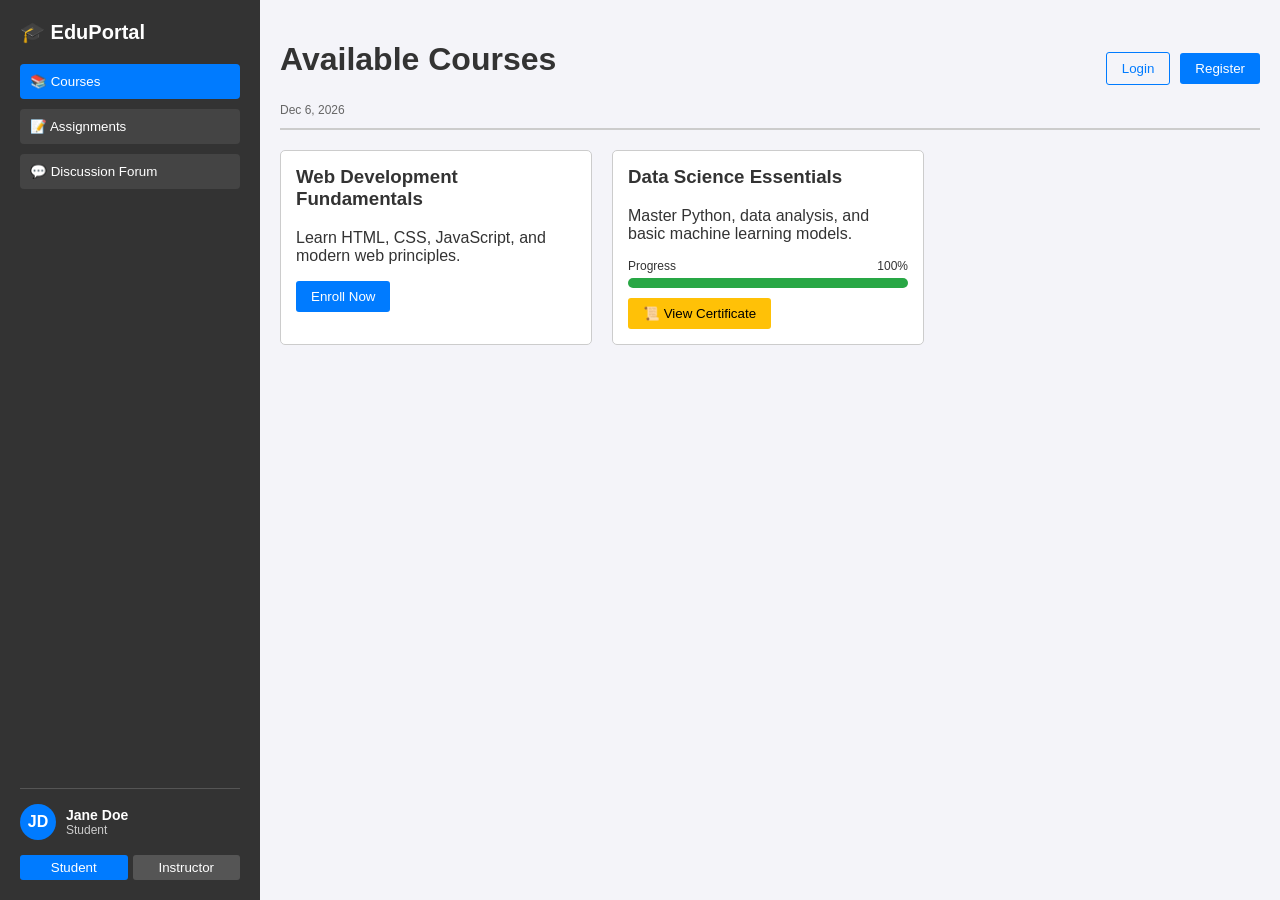
==== index.html @ 25766823 "Initial commit" ====
<!DOCTYPE html>
<html lang="en">
<head>
  <meta charset="UTF-8">
  <meta name="viewport" content="width=device-width, initial-scale=1.0">
  <title>EduPortal - Learning Management System</title>
  <link rel="stylesheet" href="Style.css">
</head>
<body>

  <!-- Sidebar Navigation -->
  <aside>
    <div class="brand">🎓 EduPortal</div>
    
    <ul class="nav-links">
      <li><button class="nav-btn active" onclick="switchTab('courses', this)">📚 Courses</button></li>
      <li><button class="nav-btn" onclick="switchTab('assignments', this)">📝 Assignments</button></li>
      <li><button class="nav-btn" onclick="switchTab('forum', this)">💬 Discussion Forum</button></li>
      <li><button class="nav-btn instructor-only" id="instructor-tab-btn" onclick="switchTab('instructor', this)">🛠️ Course Creator</button></li>
      <li><button class="nav-btn instructor-only" id="grading-tab-btn" onclick="switchTab('grading', this)">📊 Grading Tools</button></li>
    </ul>

    <div class="user-profile">
      <div class="avatar" id="avatar-icon">JD</div>
      <div>
        <div id="user-name" class="user-name">Jane Doe</div>
        <div id="user-role-text" class="user-role-text">Student</div>
      </div>
    </div>

    <!-- Role Switcher -->
    <div class="role-toggle">
      <button class="role-btn active" id="btn-role-student" onclick="setRole('Student')">Student</button>
      <button class="role-btn" id="btn-role-instructor" onclick="setRole('Instructor')">Instructor</button>
    </div>
  </aside>

  <!-- Main View Area -->
  <main>
    <header class="top-header">
      <div>
        <h1 id="page-title">Available Courses</h1>
        <span id="current-date" class="current-date"></span>
      </div>

      <!-- Top Right Auth Controls -->
      <div class="auth-buttons" id="auth-container">
        <button class="btn btn-outline" onclick="openAuthModal('login')">Login</button>
        <button class="btn" onclick="openAuthModal('register')">Register</button>
      </div>
    </header>

    <!-- COURSES VIEW -->
    <section id="courses" class="view-section active">
      <div class="grid" id="courses-grid"></div>
    </section>

    <!-- ASSIGNMENTS VIEW -->
    <section id="assignments" class="view-section">
      <div class="grid" id="assignments-grid"></div>
    </section>

    <!-- FORUM VIEW -->
    <section id="forum" class="view-section">
      <div class="card card-margin">
        <h3>Post a Question</h3>
        <form id="forum-form" onsubmit="addForumPost(event)">
          <input type="text" id="forum-title" placeholder="Topic / Question Title" required>
          <textarea id="forum-body" rows="3" placeholder="Describe your question..." required></textarea>
          <button type="submit" class="btn btn-left">Post to Forum</button>
        </form>
      </div>

      <div class="card">
        <h3>Recent Discussions</h3>
        <div id="forum-list" class="forum-list"></div>
      </div>
    </section>

    <!-- INSTRUCTOR: COURSE CREATOR VIEW -->
    <section id="instructor" class="view-section">
      <div class="card">
        <h3>Create New Course</h3>
        <form onsubmit="createCourse(event)">
          <input type="text" id="new-course-title" placeholder="Course Title" required>
          <textarea id="new-course-desc" rows="3" placeholder="Course Description" required></textarea>
          <button type="submit" class="btn btn-left">Publish Course</button>
        </form>
      </div>
    </section>

    <!-- INSTRUCTOR: GRADING TOOLS VIEW -->
    <section id="grading" class="view-section">
      <div class="card">
        <h3>Submitted Assignments</h3>
        <div class="table-container">
          <table>
            <thead>
              <tr>
                <th>Student</th>
                <th>Assignment</th>
                <th>Submission</th>
                <th>Status</th>
                <th>Action</th>
              </tr>
            </thead>
            <tbody id="grading-table-body"></tbody>
          </table>
        </div>
      </div>
    </section>
  </main>

  <!-- LOGIN / REGISTER MODAL -->
  <div class="modal" id="auth-modal">
    <div class="modal-content auth-modal-content">
      <h2 id="auth-modal-title">Login</h2>
      <form id="auth-form" onsubmit="handleAuth(event)">
        <input type="email" id="auth-email" placeholder="Email Address" required>
        <input type="password" id="auth-password" placeholder="Password" required>
        
        <div id="register-fields" style="display: none;">
          <input type="text" id="auth-name" placeholder="Full Name">
          <select id="auth-role">
            <option value="Student">Student</option>
            <option value="Instructor">Instructor</option>
          </select>
        </div>

        <button type="submit" class="btn" id="auth-submit-btn">Submit</button>
        <button type="button" class="btn btn-secondary" onclick="closeAuthModal()">Cancel</button>
      </form>
    </div>
  </div>

  <!-- CERTIFICATE MODAL -->
  <div class="modal" id="cert-modal">
    <div class="modal-content">
      <h2>🎉 Certificate of Completion</h2>
      <div class="cert-frame">
        <p class="cert-subtext">This certifies that</p>
        <h3 id="cert-student-name" class="cert-name">Jane Doe</h3>
        <p class="cert-subtext">has successfully completed the course</p>
        <h4 id="cert-course-name" class="cert-course">Web Development Fundamentals</h4>
      </div>
      <button class="btn" onclick="closeModal()">Close & Download</button>
    </div>
  </div>

  <script src="script.js"></script>
</body>
</html>
---- Style.css ----
/* Basic Global Styles */
body {
  font-family: Arial, sans-serif;
  margin: 0;
  padding: 0;
  background-color: #f4f4f9;
  color: #333;
  display: flex;
  min-height: 100vh;
}

/* Sidebar Navigation */
aside {
  width: 220px;
  background-color: #333;
  color: white;
  padding: 20px;
  display: flex;
  flex-direction: column;
}

.brand {
  font-size: 20px;
  font-weight: bold;
  margin-bottom: 20px;
}

.nav-links {
  list-style: none;
  padding: 0;
  margin: 0;
}

.nav-links li {
  margin-bottom: 10px;
}

.nav-btn {
  width: 100%;
  padding: 10px;
  background-color: #444;
  color: white;
  border: none;
  text-align: left;
  cursor: pointer;
  border-radius: 4px;
}

.nav-btn:hover, 
.nav-btn.active {
  background-color: #007bff;
}

.instructor-only {
  display: none;
}

.user-profile {
  margin-top: auto;
  padding-top: 15px;
  border-top: 1px solid #555;
  display: flex;
  align-items: center;
  gap: 10px;
}

.avatar {
  width: 36px;
  height: 36px;
  border-radius: 50%;
  background-color: #007bff;
  color: white;
  display: flex;
  align-items: center;
  justify-content: center;
  font-weight: bold;
}

.user-name {
  font-weight: bold;
  font-size: 14px;
}

.user-role-text {
  font-size: 12px;
  color: #ccc;
}

.role-toggle {
  margin-top: 15px;
  display: flex;
  gap: 5px;
}

.role-btn {
  flex: 1;
  padding: 5px;
  background-color: #555;
  color: white;
  border: none;
  cursor: pointer;
  border-radius: 3px;
}

.role-btn.active {
  background-color: #007bff;
}

/* Main Area */
main {
  flex: 1;
  padding: 20px;
}

.top-header {
  display: flex;
  justify-content: space-between;
  align-items: center;
  border-bottom: 2px solid #ccc;
  padding-bottom: 10px;
  margin-bottom: 20px;
}

.current-date {
  font-size: 12px;
  color: #666;
}

.auth-buttons {
  display: flex;
  gap: 10px;
  align-items: center;
}

.user-welcome {
  display: flex;
  align-items: center;
  gap: 10px;
}

.view-section {
  display: none;
}

.view-section.active {
  display: block;
}

/* Cards & Layout */
.grid {
  display: flex;
  flex-wrap: wrap;
  gap: 20px;
}

.card {
  background-color: white;
  border: 1px solid #ccc;
  padding: 15px;
  border-radius: 5px;
  width: 280px;
  margin-bottom: 15px;
}

.card-margin {
  margin-bottom: 20px;
}

.card h3 {
  margin-top: 0;
}

/* Progress Bar */
.progress-container {
  display: flex;
  justify-content: space-between;
  font-size: 12px;
  margin-bottom: 5px;
}

.progress-bar {
  width: 100%;
  height: 10px;
  background-color: #ddd;
  border-radius: 5px;
  overflow: hidden;
  margin-bottom: 10px;
}

.progress-fill {
  height: 100%;
  background-color: #28a745;
  width: 0%;
}

/* Buttons & Inputs */
.btn {
  padding: 8px 15px;
  background-color: #007bff;
  color: white;
  border: none;
  border-radius: 3px;
  cursor: pointer;
}

.btn:hover {
  background-color: #0056b3;
}

.btn-outline {
  background-color: transparent;
  color: #007bff;
  border: 1px solid #007bff;
}

.btn-outline:hover {
  background-color: #007bff;
  color: white;
}

.btn-secondary {
  background-color: #6c757d;
}

.btn-cert {
  background-color: #ffc107;
  color: black;
}

.btn-sm {
  padding: 4px 8px;
  font-size: 12px;
}

.btn-left {
  align-self: flex-start;
}

form {
  display: flex;
  flex-direction: column;
  gap: 10px;
}

input, textarea, select {
  padding: 8px;
  border: 1px solid #ccc;
  border-radius: 3px;
  width: 100%;
  box-sizing: border-box;
}

/* Forum */
.forum-list {
  margin-top: 10px;
}

.forum-post {
  border-bottom: 1px solid #eee;
  padding: 10px 0;
}

.forum-meta {
  font-size: 12px;
  color: #777;
}

/* Tables */
.table-container {
  overflow-x: auto;
}

table {
  width: 100%;
  border-collapse: collapse;
}

th, td {
  border: 1px solid #ccc;
  padding: 8px;
  text-align: left;
}

th {
  background-color: #eee;
}

code {
  background: #eee;
  padding: 2px 4px;
  border-radius: 3px;
}

/* Badges */
.badge {
  padding: 3px 6px;
  border-radius: 3px;
  font-size: 12px;
  font-weight: bold;
}

.badge-success {
  background-color: #d4edda;
  color: #155724;
}

.badge-pending {
  background-color: #fff3cd;
  color: #856404;
}

/* Modals */
.modal {
  display: none;
  position: fixed;
  top: 0;
  left: 0;
  width: 100%;
  height: 100%;
  background: rgba(0, 0, 0, 0.5);
  justify-content: center;
  align-items: center;
}

.modal-content {
  background: white;
  padding: 25px;
  border-radius: 5px;
  text-align: center;
}

.auth-modal-content {
  width: 300px;
  text-align: left;
}

.cert-frame {
  border: 2px dashed #007bff;
  padding: 20px;
  margin: 15px 0;
}

.cert-subtext {
  font-size: 12px;
  color: #666;
}

.cert-name {
  color: #007bff;
  margin: 5px 0;
}

.cert-course {
  margin-top: 5px;
}
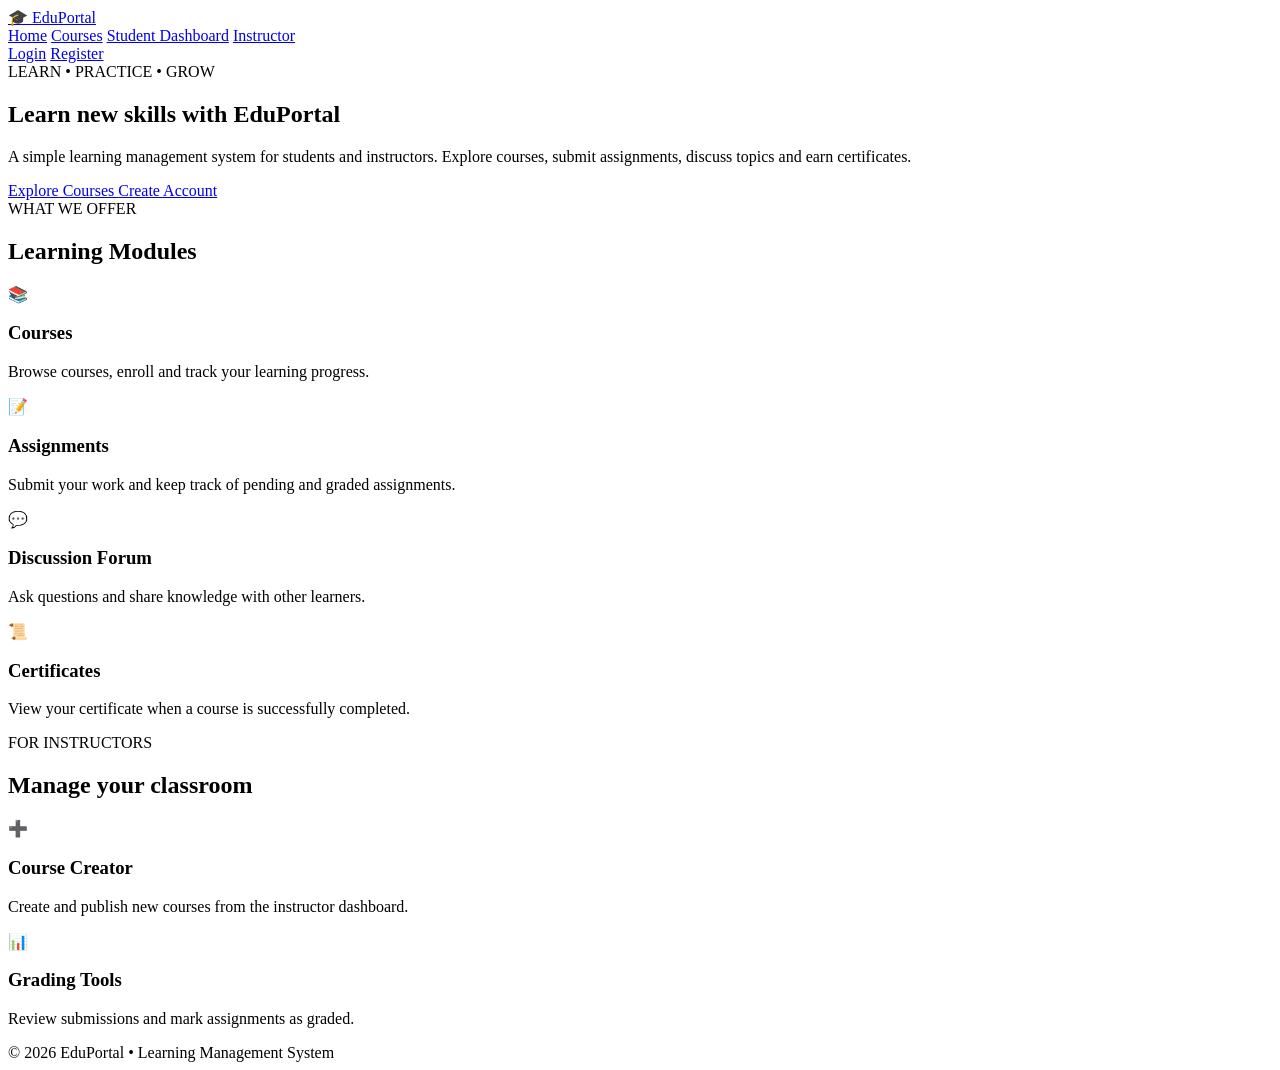
==== commit 720e7561: "PROJECT ADDED SUCCESSFULLY" ====
--- a/index.html
+++ b/index.html
@@ -1,152 +1,235 @@
 <!DOCTYPE html>
 <html lang="en">
+
 <head>
-  <meta charset="UTF-8">
-  <meta name="viewport" content="width=device-width, initial-scale=1.0">
-  <title>EduPortal - Learning Management System</title>
-  <link rel="stylesheet" href="Style.css">
+    <meta charset="UTF-8">
+    <meta name="viewport" content="width=device-width, initial-scale=1.0">
+
+    <title>EduPortal - Learning Management System</title>
+
+    <link rel="stylesheet" href="style.css">
 </head>
+
 <body>
 
-  <!-- Sidebar Navigation -->
-  <aside>
-    <div class="brand">🎓 EduPortal</div>
-    
-    <ul class="nav-links">
-      <li><button class="nav-btn active" onclick="switchTab('courses', this)">📚 Courses</button></li>
-      <li><button class="nav-btn" onclick="switchTab('assignments', this)">📝 Assignments</button></li>
-      <li><button class="nav-btn" onclick="switchTab('forum', this)">💬 Discussion Forum</button></li>
-      <li><button class="nav-btn instructor-only" id="instructor-tab-btn" onclick="switchTab('instructor', this)">🛠️ Course Creator</button></li>
-      <li><button class="nav-btn instructor-only" id="grading-tab-btn" onclick="switchTab('grading', this)">📊 Grading Tools</button></li>
-    </ul>
-
-    <div class="user-profile">
-      <div class="avatar" id="avatar-icon">JD</div>
-      <div>
-        <div id="user-name" class="user-name">Jane Doe</div>
-        <div id="user-role-text" class="user-role-text">Student</div>
-      </div>
-    </div>
-
-    <!-- Role Switcher -->
-    <div class="role-toggle">
-      <button class="role-btn active" id="btn-role-student" onclick="setRole('Student')">Student</button>
-      <button class="role-btn" id="btn-role-instructor" onclick="setRole('Instructor')">Instructor</button>
-    </div>
-  </aside>
-
-  <!-- Main View Area -->
-  <main>
-    <header class="top-header">
-      <div>
-        <h1 id="page-title">Available Courses</h1>
-        <span id="current-date" class="current-date"></span>
-      </div>
-
-      <!-- Top Right Auth Controls -->
-      <div class="auth-buttons" id="auth-container">
-        <button class="btn btn-outline" onclick="openAuthModal('login')">Login</button>
-        <button class="btn" onclick="openAuthModal('register')">Register</button>
-      </div>
+    <!-- HEADER -->
+    <header class="site-header">
+
+        <a class="logo" href="index.html">
+            🎓 EduPortal
+        </a>
+
+        <nav>
+            <a class="active" href="index.html">Home</a>
+            <a href="login.html">Courses</a>
+            <a href="user.html">Student Dashboard</a>
+            <a href="admin.html">Instructor</a>
+        </nav>
+
+        <div class="header-actions">
+            <a class="btn btn-outline" href="login.html">Login</a>
+            <a class="btn" href="register.html">Register</a>
+        </div>
+
     </header>
 
-    <!-- COURSES VIEW -->
-    <section id="courses" class="view-section active">
-      <div class="grid" id="courses-grid"></div>
+
+    <!-- HERO SECTION -->
+    <section class="hero">
+
+        <div class="hero-content">
+
+            <span class="eyebrow">
+                LEARN • PRACTICE • GROW
+            </span>
+
+            <h1>
+                Learn new skills with
+                <span>EduPortal</span>
+            </h1>
+
+            <p>
+                A simple learning management system for students
+                and instructors. Explore courses, submit assignments,
+                discuss topics and earn certificates.
+            </p>
+
+            <div class="hero-buttons">
+
+                <a class="btn" href="login.html">
+                    Explore Courses
+                </a>
+
+                <a class="btn btn-light" href="register.html">
+                    Create Account
+                </a>
+
+            </div>
+
+        </div>
+
     </section>
 
-    <!-- ASSIGNMENTS VIEW -->
-    <section id="assignments" class="view-section">
-      <div class="grid" id="assignments-grid"></div>
+
+    <!-- MODULES -->
+    <section class="section">
+
+        <div class="section-title">
+
+            <span class="eyebrow">
+                WHAT WE OFFER
+            </span>
+
+            <h2>
+                Learning Modules
+            </h2>
+
+        </div>
+
+
+        <div class="feature-grid">
+
+            <article class="feature-card">
+
+                <div class="icon">
+                    📚
+                </div>
+
+                <h3>
+                    Courses
+                </h3>
+
+                <p>
+                    Browse courses, enroll and track
+                    your learning progress.
+                </p>
+
+            </article>
+
+
+            <article class="feature-card">
+
+                <div class="icon">
+                    📝
+                </div>
+
+                <h3>
+                    Assignments
+                </h3>
+
+                <p>
+                    Submit your work and keep track
+                    of pending and graded assignments.
+                </p>
+
+            </article>
+
+
+            <article class="feature-card">
+
+                <div class="icon">
+                    💬
+                </div>
+
+                <h3>
+                    Discussion Forum
+                </h3>
+
+                <p>
+                    Ask questions and share knowledge
+                    with other learners.
+                </p>
+
+            </article>
+
+
+            <article class="feature-card">
+
+                <div class="icon">
+                    📜
+                </div>
+
+                <h3>
+                    Certificates
+                </h3>
+
+                <p>
+                    View your certificate when a course
+                    is successfully completed.
+                </p>
+
+            </article>
+
+        </div>
+
     </section>
 
-    <!-- FORUM VIEW -->
-    <section id="forum" class="view-section">
-      <div class="card card-margin">
-        <h3>Post a Question</h3>
-        <form id="forum-form" onsubmit="addForumPost(event)">
-          <input type="text" id="forum-title" placeholder="Topic / Question Title" required>
-          <textarea id="forum-body" rows="3" placeholder="Describe your question..." required></textarea>
-          <button type="submit" class="btn btn-left">Post to Forum</button>
-        </form>
-      </div>
-
-      <div class="card">
-        <h3>Recent Discussions</h3>
-        <div id="forum-list" class="forum-list"></div>
-      </div>
+
+    <!-- INSTRUCTOR -->
+    <section class="section alt">
+
+        <div class="section-title">
+
+            <span class="eyebrow">
+                FOR INSTRUCTORS
+            </span>
+
+            <h2>
+                Manage your classroom
+            </h2>
+
+        </div>
+
+
+        <div class="feature-grid two">
+
+            <article class="feature-card">
+
+                <div class="icon">
+                    ➕
+                </div>
+
+                <h3>
+                    Course Creator
+                </h3>
+
+                <p>
+                    Create and publish new courses
+                    from the instructor dashboard.
+                </p>
+
+            </article>
+
+
+            <article class="feature-card">
+
+                <div class="icon">
+                    📊
+                </div>
+
+                <h3>
+                    Grading Tools
+                </h3>
+
+                <p>
+                    Review submissions and mark
+                    assignments as graded.
+                </p>
+
+            </article>
+
+        </div>
+
     </section>
 
-    <!-- INSTRUCTOR: COURSE CREATOR VIEW -->
-    <section id="instructor" class="view-section">
-      <div class="card">
-        <h3>Create New Course</h3>
-        <form onsubmit="createCourse(event)">
-          <input type="text" id="new-course-title" placeholder="Course Title" required>
-          <textarea id="new-course-desc" rows="3" placeholder="Course Description" required></textarea>
-          <button type="submit" class="btn btn-left">Publish Course</button>
-        </form>
-      </div>
-    </section>
-
-    <!-- INSTRUCTOR: GRADING TOOLS VIEW -->
-    <section id="grading" class="view-section">
-      <div class="card">
-        <h3>Submitted Assignments</h3>
-        <div class="table-container">
-          <table>
-            <thead>
-              <tr>
-                <th>Student</th>
-                <th>Assignment</th>
-                <th>Submission</th>
-                <th>Status</th>
-                <th>Action</th>
-              </tr>
-            </thead>
-            <tbody id="grading-table-body"></tbody>
-          </table>
-        </div>
-      </div>
-    </section>
-  </main>
-
-  <!-- LOGIN / REGISTER MODAL -->
-  <div class="modal" id="auth-modal">
-    <div class="modal-content auth-modal-content">
-      <h2 id="auth-modal-title">Login</h2>
-      <form id="auth-form" onsubmit="handleAuth(event)">
-        <input type="email" id="auth-email" placeholder="Email Address" required>
-        <input type="password" id="auth-password" placeholder="Password" required>
-        
-        <div id="register-fields" style="display: none;">
-          <input type="text" id="auth-name" placeholder="Full Name">
-          <select id="auth-role">
-            <option value="Student">Student</option>
-            <option value="Instructor">Instructor</option>
-          </select>
-        </div>
-
-        <button type="submit" class="btn" id="auth-submit-btn">Submit</button>
-        <button type="button" class="btn btn-secondary" onclick="closeAuthModal()">Cancel</button>
-      </form>
-    </div>
-  </div>
-
-  <!-- CERTIFICATE MODAL -->
-  <div class="modal" id="cert-modal">
-    <div class="modal-content">
-      <h2>🎉 Certificate of Completion</h2>
-      <div class="cert-frame">
-        <p class="cert-subtext">This certifies that</p>
-        <h3 id="cert-student-name" class="cert-name">Jane Doe</h3>
-        <p class="cert-subtext">has successfully completed the course</p>
-        <h4 id="cert-course-name" class="cert-course">Web Development Fundamentals</h4>
-      </div>
-      <button class="btn" onclick="closeModal()">Close & Download</button>
-    </div>
-  </div>
-
-  <script src="script.js"></script>
+
+    <!-- FOOTER -->
+    <footer>
+
+        © 2026 EduPortal • Learning Management System
+
+    </footer>
+
 </body>
+
 </html>
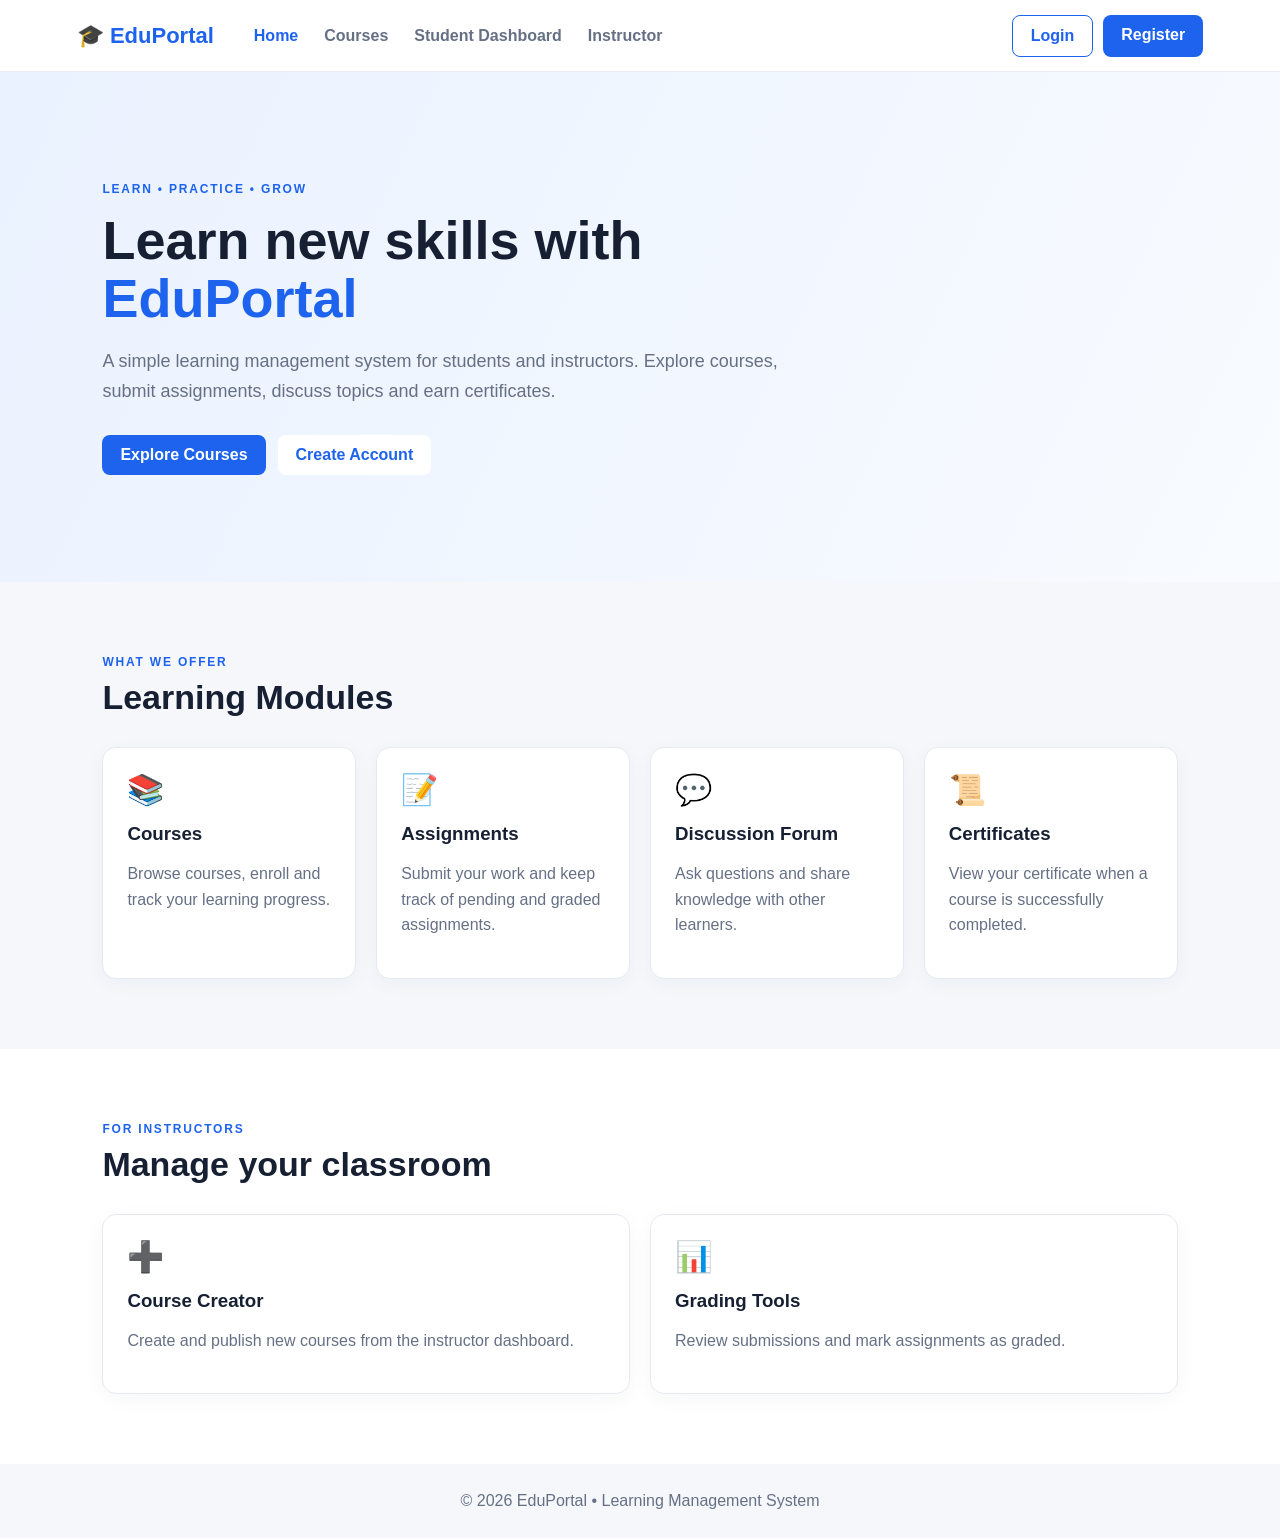
==== commit 35bb4190: "error fixed" ====
--- a/index.html
+++ b/index.html
@@ -7,7 +7,7 @@
 
     <title>EduPortal - Learning Management System</title>
 
-    <link rel="stylesheet" href="style.css">
+    <link rel="stylesheet" href="Style.css">
 </head>
 
 <body>
--- a/Style.css
+++ b/Style.css
@@ -0,0 +1,1026 @@
+* {
+    box-sizing: border-box;
+}
+
+body {
+    margin: 0;
+    font-family: Arial, Helvetica, sans-serif;
+    background: #f5f7fb;
+    color: #172033;
+}
+
+a {
+    text-decoration: none;
+    color: inherit;
+}
+
+button,
+input,
+textarea,
+select {
+    font: inherit;
+}
+
+
+/* =========================
+   HEADER
+========================= */
+
+.site-header {
+    height: 72px;
+    background: white;
+    display: flex;
+    align-items: center;
+    padding: 0 6%;
+    gap: 40px;
+    border-bottom: 1px solid #e8ebf2;
+    position: sticky;
+    top: 0;
+    z-index: 10;
+}
+
+.logo,
+.side-logo {
+    font-size: 22px;
+    font-weight: 800;
+    color: #1e63ee;
+}
+
+.site-header nav {
+    display: flex;
+    gap: 26px;
+    flex: 1;
+}
+
+.site-header nav a {
+    color: #667085;
+    font-weight: 600;
+}
+
+.site-header nav a.active,
+.site-header nav a:hover {
+    color: #1e63ee;
+}
+
+.header-actions {
+    display: flex;
+    gap: 10px;
+}
+
+
+/* =========================
+   BUTTON
+========================= */
+
+.btn {
+    display: inline-block;
+    border: 0;
+    background: #1e63ee;
+    color: white;
+    padding: 11px 18px;
+    border-radius: 8px;
+    font-weight: 700;
+    cursor: pointer;
+}
+
+.btn:hover {
+    background: #1552ce;
+}
+
+.btn-outline {
+    background: white;
+    color: #1e63ee;
+    border: 1px solid #1e63ee;
+}
+
+.btn-light {
+    background: white;
+    color: #1e63ee;
+}
+
+.btn-small {
+    padding: 8px 12px;
+    font-size: 13px;
+}
+
+.btn-muted {
+    background: #667085;
+}
+
+.full {
+    width: 100%;
+    margin-top: 10px;
+}
+
+
+/* =========================
+   HERO
+========================= */
+
+.hero {
+    min-height: 510px;
+
+    display: flex;
+    align-items: center;
+
+    padding: 70px 8%;
+
+    background:
+        linear-gradient(
+            115deg,
+            #eaf2ff,
+            #f8fbff
+        );
+}
+
+.hero-content {
+    max-width: 700px;
+}
+
+.eyebrow {
+    font-size: 12px;
+    letter-spacing: 1.8px;
+    font-weight: 800;
+    color: #1e63ee;
+}
+
+.hero h1 {
+    font-size: 54px;
+    line-height: 1.08;
+    margin: 14px 0;
+}
+
+.hero h1 span {
+    color: #1e63ee;
+}
+
+.hero p {
+    font-size: 18px;
+    line-height: 1.7;
+    color: #667085;
+}
+
+.hero-buttons {
+    display: flex;
+    gap: 12px;
+    margin-top: 28px;
+}
+
+
+/* =========================
+   SECTIONS
+========================= */
+
+.section {
+    padding: 70px 8%;
+}
+
+.section.alt {
+    background: white;
+}
+
+.section-title {
+    margin-bottom: 30px;
+}
+
+.section-title h2 {
+    font-size: 34px;
+    margin: 8px 0;
+}
+
+
+/* =========================
+   FEATURE CARDS
+========================= */
+
+.feature-grid {
+    display: grid;
+    grid-template-columns:
+        repeat(4, 1fr);
+
+    gap: 20px;
+}
+
+.feature-grid.two {
+    grid-template-columns:
+        repeat(2, 1fr);
+}
+
+.feature-card,
+.panel,
+.course-card,
+.assignment-card {
+
+    background: white;
+
+    border: 1px solid #e6eaf0;
+
+    border-radius: 14px;
+
+    padding: 24px;
+
+    box-shadow:
+        0 5px 20px
+        rgba(30, 40, 70, 0.04);
+}
+
+.feature-card .icon {
+    font-size: 30px;
+}
+
+.feature-card h3 {
+    margin: 16px 0 8px;
+}
+
+.feature-card p {
+    color: #667085;
+    line-height: 1.6;
+}
+
+
+/* =========================
+   FOOTER
+========================= */
+
+footer {
+    text-align: center;
+    padding: 28px;
+    color: #667085;
+}
+
+
+/* =========================
+   AUTH
+========================= */
+
+.auth-page {
+    background: #f5f7fb;
+    min-height: 100vh;
+}
+
+.auth-wrapper {
+    min-height:
+        calc(100vh - 72px);
+
+    display: flex;
+
+    justify-content: center;
+
+    align-items: center;
+
+    padding: 40px;
+}
+
+.auth-card {
+    background: white;
+
+    width: 430px;
+
+    padding: 40px;
+
+    border-radius: 18px;
+
+    box-shadow:
+        0 15px 50px
+        rgba(30, 40, 70, 0.1);
+}
+
+.auth-brand {
+    text-align: center;
+    font-size: 42px;
+}
+
+.auth-card h1 {
+    text-align: center;
+    margin: 10px 0;
+}
+
+.auth-card > p {
+    text-align: center;
+}
+
+.auth-card form {
+    display: flex;
+    flex-direction: column;
+    gap: 8px;
+    margin-top: 25px;
+}
+
+.auth-card label {
+    font-size: 13px;
+    font-weight: 700;
+    margin-top: 8px;
+}
+
+.auth-card input,
+.auth-card select {
+
+    padding: 12px;
+
+    border:
+        1px solid #d9dee8;
+
+    border-radius: 8px;
+
+    outline: none;
+}
+
+.auth-card input:focus {
+    border-color: #1e63ee;
+}
+
+.auth-link {
+    margin-top: 20px;
+}
+
+.auth-link a {
+    color: #1e63ee;
+    font-weight: 700;
+}
+
+.demo-box {
+    background: #eef5ff;
+
+    border-radius: 9px;
+
+    padding: 12px;
+
+    font-size: 12px;
+
+    color: #52607a;
+
+    margin-top: 20px;
+}
+
+
+/* =========================
+   DASHBOARD
+========================= */
+
+.dashboard-shell {
+    display: flex;
+    min-height: 100vh;
+}
+
+
+/* SIDEBAR */
+
+.sidebar {
+    width: 250px;
+
+    background: #101828;
+
+    color: white;
+
+    padding: 24px 16px;
+
+    display: flex;
+
+    flex-direction: column;
+
+    position: fixed;
+
+    inset: 0 auto 0 0;
+}
+
+.side-logo {
+    padding: 8px 12px;
+    color: white;
+}
+
+.side-logo span {
+    margin-left: 4px;
+}
+
+
+/* PROFILE */
+
+.profile {
+    display: flex;
+
+    gap: 10px;
+
+    align-items: center;
+
+    margin:
+        35px 8px 25px;
+
+    padding-bottom: 20px;
+
+    border-bottom:
+        1px solid #344054;
+}
+
+.profile b,
+.profile small {
+    display: block;
+}
+
+.profile small {
+    color: #98a2b3;
+    margin-top: 4px;
+}
+
+.avatar {
+
+    width: 42px;
+
+    height: 42px;
+
+    background: #1e63ee;
+
+    border-radius: 50%;
+
+    display: flex;
+
+    align-items: center;
+
+    justify-content: center;
+
+    font-weight: 800;
+}
+
+
+/* SIDEBAR NAV */
+
+.side-nav {
+    display: flex;
+
+    flex-direction: column;
+
+    gap: 7px;
+}
+
+.side-btn {
+
+    border: 0;
+
+    background: transparent;
+
+    color: #c8ced8;
+
+    text-align: left;
+
+    padding: 13px;
+
+    border-radius: 8px;
+
+    cursor: pointer;
+}
+
+.side-btn:hover,
+.side-btn.active {
+
+    background: #1e63ee;
+
+    color: white;
+}
+
+.side-home {
+    margin-top: auto;
+
+    color: #98a2b3;
+
+    padding: 13px;
+}
+
+
+/* MAIN */
+
+.dashboard-main {
+
+    margin-left: 250px;
+
+    flex: 1;
+
+    padding:
+        35px 5%;
+}
+
+
+/* HEADER */
+
+.dash-header {
+
+    display: flex;
+
+    justify-content: space-between;
+
+    align-items: center;
+
+    border-bottom:
+        1px solid #e5e9f0;
+
+    padding-bottom: 22px;
+
+    margin-bottom: 28px;
+}
+
+.dash-header h1 {
+    margin: 6px 0;
+}
+
+.dash-header p,
+.dash-header #date {
+    color: #667085;
+}
+
+.welcome {
+    margin-right: 12px;
+    color: #667085;
+}
+
+
+/* SECTIONS */
+
+.dash-section {
+    display: none;
+}
+
+.dash-section.active {
+    display: block;
+}
+
+
+/* =========================
+   STATISTICS
+========================= */
+
+.stats {
+
+    display: grid;
+
+    grid-template-columns:
+        repeat(3, 1fr);
+
+    gap: 18px;
+
+    margin-bottom: 25px;
+}
+
+.stats > div {
+
+    background: white;
+
+    border:
+        1px solid #e6eaf0;
+
+    border-radius: 12px;
+
+    padding: 22px;
+}
+
+.stats b {
+
+    display: block;
+
+    font-size: 28px;
+
+    color: #1e63ee;
+}
+
+.stats span {
+
+    color: #667085;
+
+    font-size: 13px;
+}
+
+
+/* =========================
+   COURSE CARDS
+========================= */
+
+.dashboard-grid {
+
+    display: grid;
+
+    grid-template-columns:
+        repeat(
+            auto-fit,
+            minmax(270px, 1fr)
+        );
+
+    gap: 20px;
+}
+
+.course-card h3,
+.assignment-card h3 {
+
+    margin:
+        15px 0 8px;
+}
+
+.course-card p {
+
+    color: #667085;
+
+    line-height: 1.6;
+
+    min-height: 48px;
+}
+
+.course-top {
+
+    display: flex;
+
+    justify-content: space-between;
+
+    align-items: center;
+}
+
+.course-icon {
+    font-size: 27px;
+}
+
+.pill {
+
+    font-size: 11px;
+
+    background: #eef2f7;
+
+    padding: 5px 9px;
+
+    border-radius: 20px;
+
+    color: #52607a;
+}
+
+
+/* =========================
+   PROGRESS
+========================= */
+
+.progress-label {
+
+    display: flex;
+
+    justify-content: space-between;
+
+    font-size: 12px;
+
+    color: #667085;
+
+    margin-top: 15px;
+}
+
+.progress {
+
+    height: 9px;
+
+    background: #e7eaf0;
+
+    border-radius: 9px;
+
+    overflow: hidden;
+
+    margin:
+        7px 0 14px;
+}
+
+.progress i {
+
+    display: block;
+
+    height: 100%;
+
+    background: #1e63ee;
+}
+
+
+/* CERTIFICATE BUTTON */
+
+.certificate-btn {
+    background: #f2a900;
+}
+
+
+/* =========================
+   ASSIGNMENTS
+========================= */
+
+.assignment-card textarea {
+
+    width: 100%;
+
+    padding: 10px;
+
+    border:
+        1px solid #d9dee8;
+
+    border-radius: 8px;
+
+    margin:
+        10px 0;
+}
+
+
+/* =========================
+   BADGES
+========================= */
+
+.badge {
+
+    font-size: 11px;
+
+    font-weight: 800;
+
+    padding: 5px 8px;
+
+    border-radius: 20px;
+}
+
+.badge.success {
+
+    background: #dcfce7;
+
+    color: #166534;
+}
+
+.badge.pending {
+
+    background: #fff4cc;
+
+    color: #8a6500;
+}
+
+
+/* =========================
+   FORUM
+========================= */
+
+.forum-post {
+
+    padding: 17px 0;
+
+    border-bottom:
+        1px solid #e9edf3;
+}
+
+.forum-post h3 {
+
+    margin:
+        0 0 7px;
+}
+
+.forum-post p {
+
+    color: #667085;
+}
+
+.forum-post small {
+
+    color: #98a2b3;
+}
+
+
+/* =========================
+   CERTIFICATE
+========================= */
+
+.certificate-area {
+
+    display: grid;
+
+    gap: 18px;
+}
+
+.certificate {
+
+    background:
+        linear-gradient(
+            110deg,
+            #fff,
+            #f7fbff
+        );
+
+    border:
+        2px solid #b9d1ff;
+
+    border-radius: 14px;
+
+    padding: 25px;
+
+    display: flex;
+
+    align-items: center;
+
+    gap: 20px;
+}
+
+.certificate > span {
+    font-size: 40px;
+}
+
+.certificate small {
+
+    color: #1e63ee;
+
+    font-weight: 800;
+
+    letter-spacing: 1px;
+}
+
+.certificate h2 {
+    margin: 7px 0;
+}
+
+.certificate p {
+    color: #667085;
+}
+
+
+/* EMPTY */
+
+.empty {
+
+    text-align: center;
+
+    padding: 70px;
+
+    background: white;
+
+    border-radius: 14px;
+}
+
+.empty div {
+    font-size: 45px;
+}
+
+
+/* =========================
+   TABLE
+========================= */
+
+.table-wrap {
+    overflow: auto;
+}
+
+table {
+
+    width: 100%;
+
+    border-collapse: collapse;
+}
+
+th,
+td {
+
+    text-align: left;
+
+    padding: 13px;
+
+    border-bottom:
+        1px solid #e9edf3;
+
+    font-size: 13px;
+}
+
+th {
+    background: #f8fafc;
+}
+
+code {
+
+    background: #f1f3f7;
+
+    padding: 4px;
+
+    border-radius: 5px;
+}
+
+
+/* =========================
+   TOAST
+========================= */
+
+.toast {
+
+    position: fixed;
+
+    right: 25px;
+
+    bottom: 25px;
+
+    background: #101828;
+
+    color: white;
+
+    padding: 13px 18px;
+
+    border-radius: 9px;
+
+    transform:
+        translateY(100px);
+
+    opacity: 0;
+
+    transition: .25s;
+
+    z-index: 50;
+}
+
+.toast.show {
+
+    transform:
+        translateY(0);
+
+    opacity: 1;
+}
+
+
+/* =========================
+   RESPONSIVE
+========================= */
+
+@media (max-width: 900px) {
+
+    .feature-grid {
+        grid-template-columns:
+            repeat(2, 1fr);
+    }
+
+    .sidebar {
+        width: 210px;
+    }
+
+    .dashboard-main {
+        margin-left: 210px;
+    }
+}
+
+
+@media (max-width: 650px) {
+
+    .site-header {
+        padding: 0 18px;
+    }
+
+    .site-header nav {
+        display: none;
+    }
+
+    .hero h1 {
+        font-size: 38px;
+    }
+
+    .section {
+        padding: 45px 20px;
+    }
+
+    .feature-grid,
+    .feature-grid.two {
+        grid-template-columns: 1fr;
+    }
+
+    .sidebar {
+
+        position: relative;
+
+        width: 100%;
+
+        min-height: auto;
+    }
+
+    .dashboard-shell {
+        display: block;
+    }
+
+    .dashboard-main {
+        margin: 0;
+
+        padding: 20px;
+    }
+
+    .side-nav {
+
+        display: grid;
+
+        grid-template-columns:
+            1fr 1fr;
+    }
+
+    .side-home {
+        margin-top: 15px;
+    }
+
+    .dash-header {
+
+        align-items: flex-start;
+
+        gap: 10px;
+    }
+
+    .stats {
+        grid-template-columns: 1fr;
+    }
+
+    .welcome {
+        display: none;
+    }
+
+    .certificate {
+        flex-wrap: wrap;
+    }
+
+}
